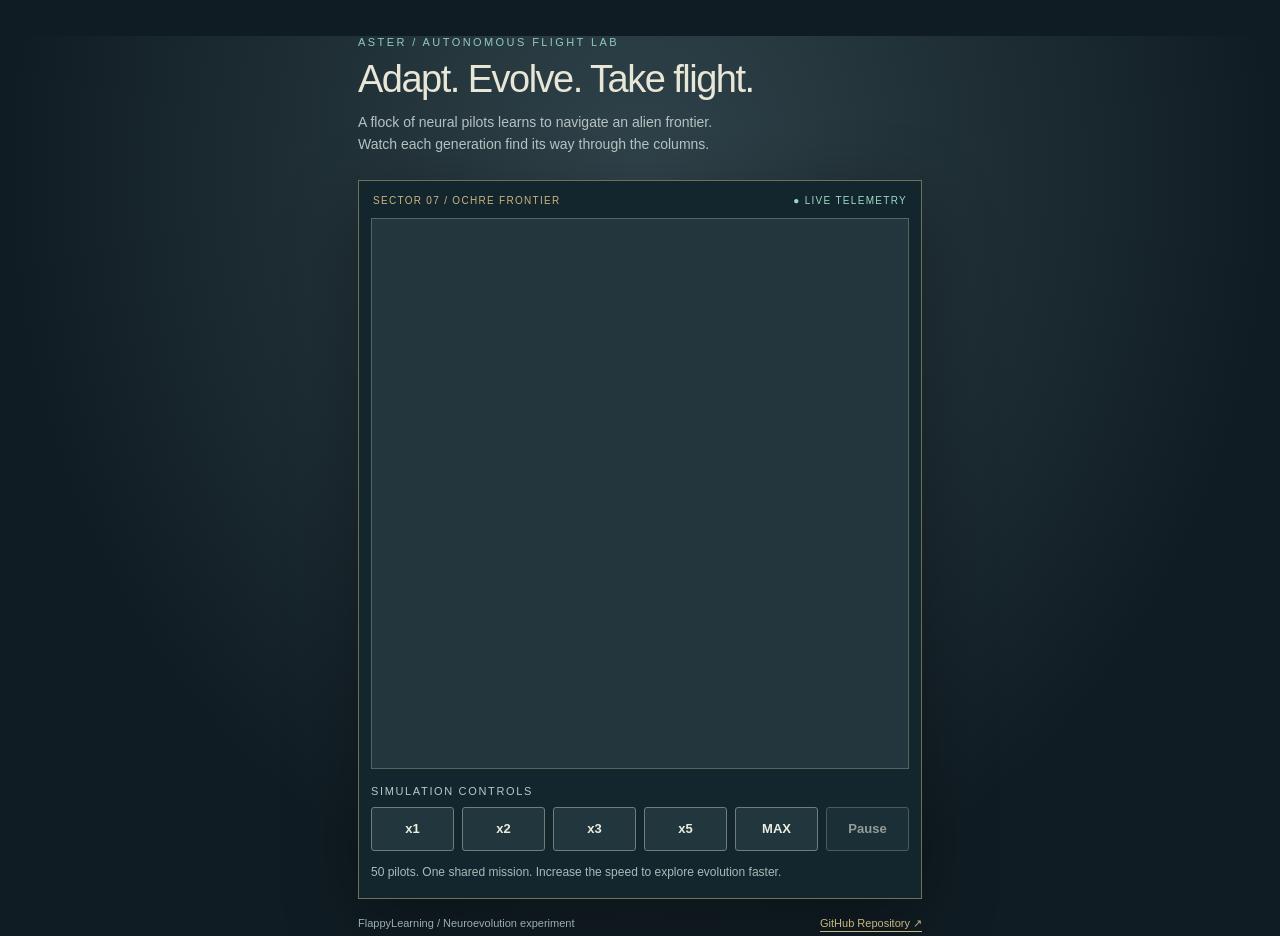
==== index.html @ 99ede89a "Combine Pause/Resume and sci-fi UI (FLAP-5, FLAP-6) Publish the exact tree of local integration comm" ====
<!DOCTYPE html>
<html lang="en">
<head>
	<meta charset="utf-8">
	<meta name="viewport" content="width=device-width, initial-scale=1">
	<title>FlappyLearning · Aster Flight Lab</title>
	<style>
		:root { color-scheme: dark; font-family: "Segoe UI", Arial, sans-serif; color: #e8e6d7; background: #101c23; }
		* { box-sizing: border-box; }
		body { margin: 0; min-height: 100vh; background: radial-gradient(ellipse at 50% 15%, #30434a 0, #101c23 70%); }
		main { width: min(100% - 32px, 564px); margin: 36px auto; }
		.eyebrow { color: #91cbbb; font-size: 11px; letter-spacing: .22em; text-transform: uppercase; }
		h1 { margin: 10px 0; font-size: clamp(28px, 6vw, 38px); font-weight: 500; letter-spacing: -.04em; }
		.intro { margin: 0 0 24px; color: #b6c2c2; font-size: 14px; line-height: 1.6; }
		.console { padding: 12px; border: 1px solid #6f7055; background: #14262d; box-shadow: 0 20px 70px #0005; }
		.console-heading { display: flex; justify-content: space-between; gap: 12px; padding: 2px 2px 12px; font-size: 10px; letter-spacing: .13em; color: #cbb57e; text-transform: uppercase; }
		.status { color: #9adbc5; }
		canvas { display: block; width: 100%; height: auto; border: 1px solid #52655e; background: #23363d; }
		.controls { display: flex; align-items: center; flex-wrap: wrap; gap: 8px; margin-top: 16px; }
		.control-label { flex-basis: 100%; font-size: 11px; letter-spacing: .15em; text-transform: uppercase; color: #b9c8c6; margin-bottom: 2px; }
		button { flex: 1 0 66px; min-height: 44px; border: 1px solid #6d7f78; border-radius: 3px; background: #21363d; color: #ecedde; font: 600 13px "Segoe UI", Arial, sans-serif; cursor: pointer; }
		button:hover { background: #3c504d; border-color: #d9bc7e; }
		button:disabled { cursor: wait; opacity: .6; }
		button:active { background: #52665b; }
		button:focus-visible, a:focus-visible { outline: 3px solid #a5f4d8; outline-offset: 4px; }
		.hint { color: #a8bab9; font-size: 12px; line-height: 1.6; margin: 12px 0 4px; }
		footer { display: flex; justify-content: space-between; flex-wrap: wrap; gap: 12px; margin-top: 18px; font-size: 11px; color: #9caeae; }
		a { color: #cbb57e; text-underline-offset: 4px; }
		@media (max-width: 400px) { main { width: calc(100% - 20px); margin: 24px auto; } .console { padding: 8px; } }
	</style>
</head>
<body>
	<main>
		<header>
			<div class="eyebrow">Aster / Autonomous flight lab</div>
			<h1>Adapt. Evolve. Take flight.</h1>
			<p class="intro">A flock of neural pilots learns to navigate an alien frontier.<br>Watch each generation find its way through the columns.</p>
		</header>
		<section class="console" aria-label="Live flight simulation">
			<div class="console-heading"><span>Sector 07 / Ochre frontier</span><span class="status">● Live telemetry</span></div>
			<canvas id="flappy" width="500" height="512" role="img" aria-label="Neural birds navigating columns, with live score, best score, generation and surviving pilot counts">Your browser needs canvas support to display the flight simulation.</canvas>
			<div class="controls" role="group" aria-label="Simulation controls">
				<span class="control-label">Simulation controls</span>
				<button onclick="speed(60)" aria-label="Normal speed">x1</button>
				<button onclick="speed(120)" aria-label="Double speed">x2</button>
				<button onclick="speed(180)" aria-label="Triple speed">x3</button>
				<button onclick="speed(300)" aria-label="Five times speed">x5</button>
				<button onclick="speed(0)" aria-label="Maximum speed">MAX</button>
				<button id="pause-resume" type="button" disabled>Pause</button>
			</div>
			<p class="hint">50 pilots. One shared mission. Increase the speed to explore evolution faster.</p>
		</section>
		<footer><span>FlappyLearning / Neuroevolution experiment</span><a href="http://github.com/xviniette/FlappyLearning">GitHub Repository ↗</a></footer>
	</main>
	<script src="Neuroevolution.js"></script>
	<script src="game.js"></script>
</body>
</html>
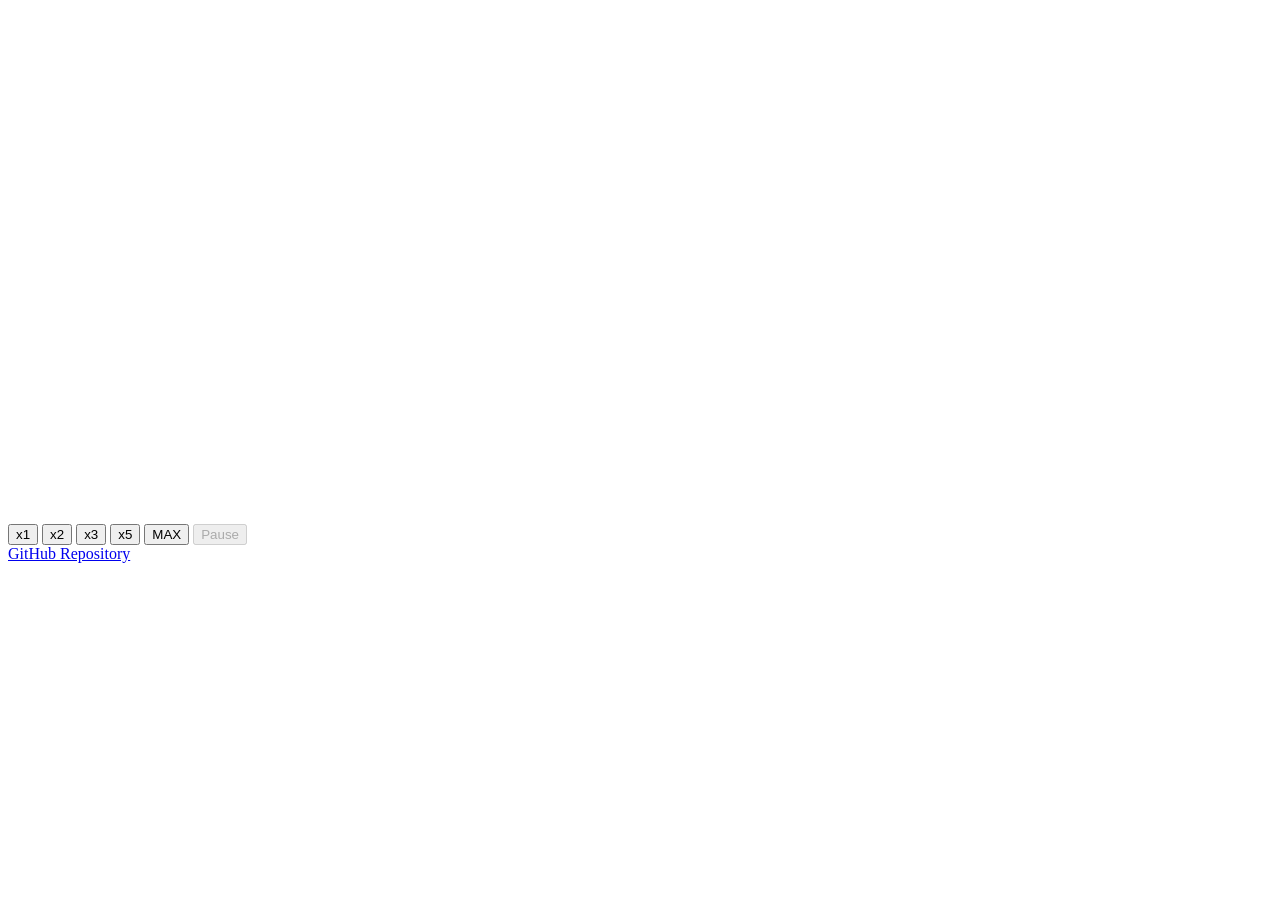
==== commit f05291e3: "feat: add accessible pause and resume controls (FLAP-7)" ====
--- a/index.html
+++ b/index.html
@@ -1,58 +1,26 @@
 <!DOCTYPE html>
-<html lang="en">
+<html>
 <head>
-	<meta charset="utf-8">
-	<meta name="viewport" content="width=device-width, initial-scale=1">
-	<title>FlappyLearning · Aster Flight Lab</title>
+	<title>NeuroEvolution : Flappy Bird</title>
+	<link href='https://fonts.googleapis.com/css?family=Oswald' rel='stylesheet' type='text/css'>
 	<style>
-		:root { color-scheme: dark; font-family: "Segoe UI", Arial, sans-serif; color: #e8e6d7; background: #101c23; }
-		* { box-sizing: border-box; }
-		body { margin: 0; min-height: 100vh; background: radial-gradient(ellipse at 50% 15%, #30434a 0, #101c23 70%); }
-		main { width: min(100% - 32px, 564px); margin: 36px auto; }
-		.eyebrow { color: #91cbbb; font-size: 11px; letter-spacing: .22em; text-transform: uppercase; }
-		h1 { margin: 10px 0; font-size: clamp(28px, 6vw, 38px); font-weight: 500; letter-spacing: -.04em; }
-		.intro { margin: 0 0 24px; color: #b6c2c2; font-size: 14px; line-height: 1.6; }
-		.console { padding: 12px; border: 1px solid #6f7055; background: #14262d; box-shadow: 0 20px 70px #0005; }
-		.console-heading { display: flex; justify-content: space-between; gap: 12px; padding: 2px 2px 12px; font-size: 10px; letter-spacing: .13em; color: #cbb57e; text-transform: uppercase; }
-		.status { color: #9adbc5; }
-		canvas { display: block; width: 100%; height: auto; border: 1px solid #52655e; background: #23363d; }
-		.controls { display: flex; align-items: center; flex-wrap: wrap; gap: 8px; margin-top: 16px; }
-		.control-label { flex-basis: 100%; font-size: 11px; letter-spacing: .15em; text-transform: uppercase; color: #b9c8c6; margin-bottom: 2px; }
-		button { flex: 1 0 66px; min-height: 44px; border: 1px solid #6d7f78; border-radius: 3px; background: #21363d; color: #ecedde; font: 600 13px "Segoe UI", Arial, sans-serif; cursor: pointer; }
-		button:hover { background: #3c504d; border-color: #d9bc7e; }
-		button:disabled { cursor: wait; opacity: .6; }
-		button:active { background: #52665b; }
-		button:focus-visible, a:focus-visible { outline: 3px solid #a5f4d8; outline-offset: 4px; }
-		.hint { color: #a8bab9; font-size: 12px; line-height: 1.6; margin: 12px 0 4px; }
-		footer { display: flex; justify-content: space-between; flex-wrap: wrap; gap: 12px; margin-top: 18px; font-size: 11px; color: #9caeae; }
-		a { color: #cbb57e; text-underline-offset: 4px; }
-		@media (max-width: 400px) { main { width: calc(100% - 20px); margin: 24px auto; } .console { padding: 8px; } }
+		.control-button:focus-visible {
+			outline: 3px solid #005fcc;
+			outline-offset: 3px;
+		}
 	</style>
 </head>
 <body>
-	<main>
-		<header>
-			<div class="eyebrow">Aster / Autonomous flight lab</div>
-			<h1>Adapt. Evolve. Take flight.</h1>
-			<p class="intro">A flock of neural pilots learns to navigate an alien frontier.<br>Watch each generation find its way through the columns.</p>
-		</header>
-		<section class="console" aria-label="Live flight simulation">
-			<div class="console-heading"><span>Sector 07 / Ochre frontier</span><span class="status">● Live telemetry</span></div>
-			<canvas id="flappy" width="500" height="512" role="img" aria-label="Neural birds navigating columns, with live score, best score, generation and surviving pilot counts">Your browser needs canvas support to display the flight simulation.</canvas>
-			<div class="controls" role="group" aria-label="Simulation controls">
-				<span class="control-label">Simulation controls</span>
-				<button onclick="speed(60)" aria-label="Normal speed">x1</button>
-				<button onclick="speed(120)" aria-label="Double speed">x2</button>
-				<button onclick="speed(180)" aria-label="Triple speed">x3</button>
-				<button onclick="speed(300)" aria-label="Five times speed">x5</button>
-				<button onclick="speed(0)" aria-label="Maximum speed">MAX</button>
-				<button id="pause-resume" type="button" disabled>Pause</button>
-			</div>
-			<p class="hint">50 pilots. One shared mission. Increase the speed to explore evolution faster.</p>
-		</section>
-		<footer><span>FlappyLearning / Neuroevolution experiment</span><a href="http://github.com/xviniette/FlappyLearning">GitHub Repository ↗</a></footer>
-	</main>
-	<script src="Neuroevolution.js"></script>
-	<script src="game.js"></script>
+	<canvas id="flappy" width="500" height="512"></canvas> <br/>
+	<button onclick="speed(60)">x1</button> 
+	<button onclick="speed(120)">x2</button> 
+	<button onclick="speed(180)">x3</button> 
+	<button onclick="speed(300)">x5</button> 
+	<button onclick="speed(0)">MAX</button> 
+	<button id="pause-toggle" class="control-button" aria-pressed="false" disabled>Pause</button>
+	<br/>
+	<a href="http://github.com/xviniette/FlappyLearning">GitHub Repository</a>
+	<script src = "Neuroevolution.js"></script>
+	<script src = "game.js"></script>
 </body>
 </html>
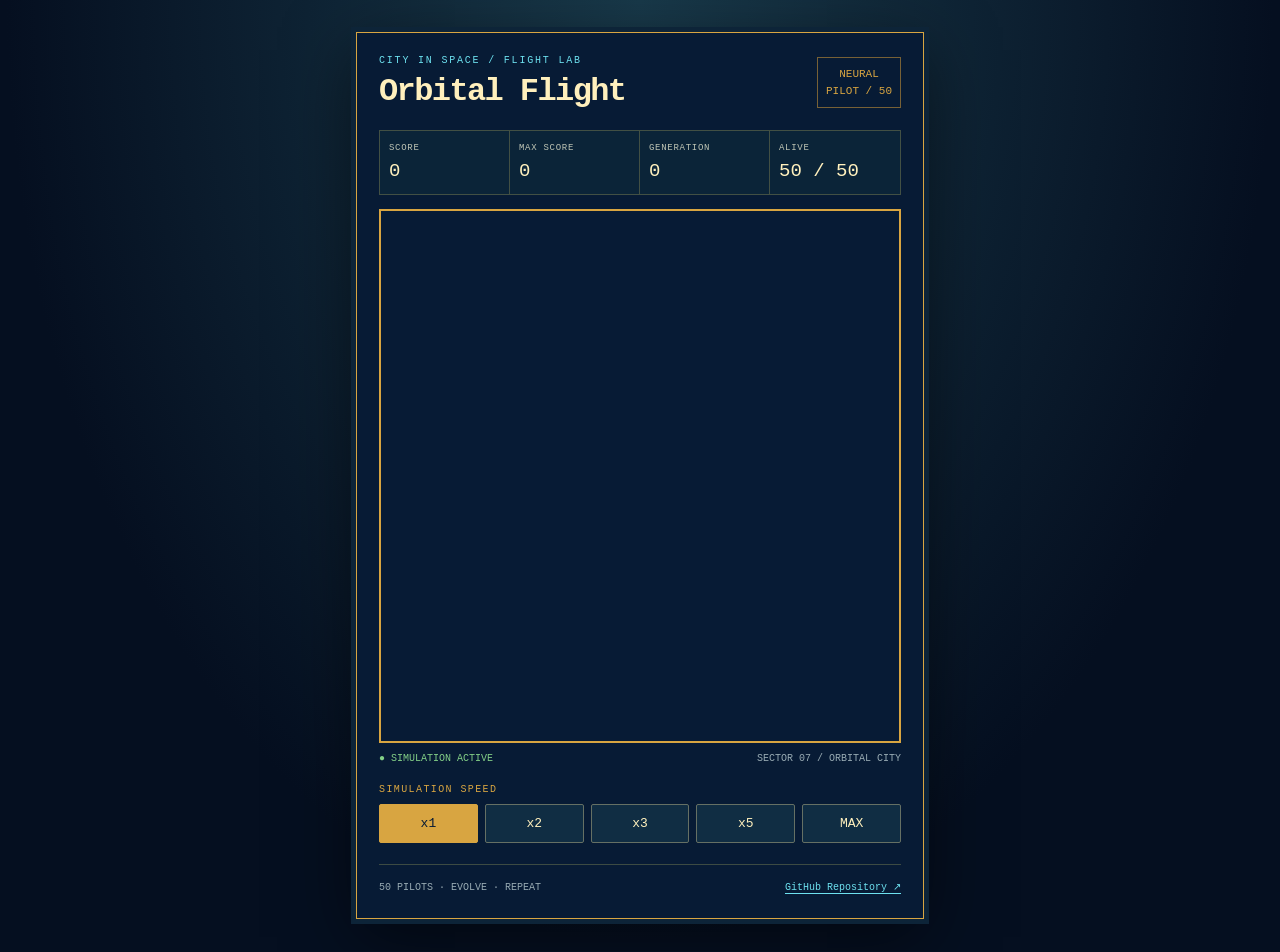
==== commit 70b086b3: "feat: apply orbital city sci-fi presentation (FLAP-8)" ====
--- a/index.html
+++ b/index.html
@@ -1,26 +1,37 @@
 <!DOCTYPE html>
-<html>
+<html lang="en">
 <head>
-	<title>NeuroEvolution : Flappy Bird</title>
-	<link href='https://fonts.googleapis.com/css?family=Oswald' rel='stylesheet' type='text/css'>
-	<style>
-		.control-button:focus-visible {
-			outline: 3px solid #005fcc;
-			outline-offset: 3px;
-		}
-	</style>
+	<meta charset="utf-8">
+	<meta name="viewport" content="width=device-width, initial-scale=1">
+	<title>Orbital Flight — Neuroevolution</title>
+	<link href="style.css" rel="stylesheet">
 </head>
 <body>
-	<canvas id="flappy" width="500" height="512"></canvas> <br/>
-	<button onclick="speed(60)">x1</button> 
-	<button onclick="speed(120)">x2</button> 
-	<button onclick="speed(180)">x3</button> 
-	<button onclick="speed(300)">x5</button> 
-	<button onclick="speed(0)">MAX</button> 
-	<button id="pause-toggle" class="control-button" aria-pressed="false" disabled>Pause</button>
-	<br/>
-	<a href="http://github.com/xviniette/FlappyLearning">GitHub Repository</a>
-	<script src = "Neuroevolution.js"></script>
-	<script src = "game.js"></script>
+	<main class="cockpit">
+		<header class="masthead">
+			<div><p class="eyebrow">CITY IN SPACE / FLIGHT LAB</p><h1>Orbital Flight</h1></div>
+			<span class="badge">NEURAL<br>PILOT / 50</span>
+		</header>
+		<dl class="telemetry" aria-label="Flight telemetry">
+			<div><dt>Score</dt><dd id="score">0</dd></div>
+			<div><dt>Max score</dt><dd id="max-score">0</dd></div>
+			<div><dt>Generation</dt><dd id="generation">0</dd></div>
+			<div><dt>Alive</dt><dd id="alive">50 / 50</dd></div>
+		</dl>
+		<div class="viewport"><canvas id="flappy" width="500" height="512" aria-label="Neural pilots navigating golden orbital towers">Your browser needs canvas support to display the flight simulation.</canvas></div>
+		<div class="flight-status"><span id="flight-status">● SIMULATION ACTIVE</span><span>SECTOR 07 / ORBITAL CITY</span></div>
+		<p class="controls-label" id="speed-label">SIMULATION SPEED</p>
+		<div class="controls" role="group" aria-labelledby="speed-label">
+			<button class="control-button" data-fps="60" onclick="speed(60)" aria-pressed="true">x1</button>
+			<button class="control-button" data-fps="120" onclick="speed(120)" aria-pressed="false">x2</button>
+			<button class="control-button" data-fps="180" onclick="speed(180)" aria-pressed="false">x3</button>
+			<button class="control-button" data-fps="300" onclick="speed(300)" aria-pressed="false">x5</button>
+			<button class="control-button" data-fps="0" onclick="speed(0)" aria-pressed="false">MAX</button>
+		</div>
+		<footer><span>50 PILOTS · EVOLVE · REPEAT</span><a href="http://github.com/xviniette/FlappyLearning">GitHub Repository ↗</a></footer>
+	</main>
+	<script src="Neuroevolution.js"></script>
+	<script src="art.js"></script>
+	<script src="game.js"></script>
 </body>
 </html>
--- a/style.css
+++ b/style.css
@@ -0,0 +1,27 @@
+:root { color-scheme: dark; font-family: ui-monospace, SFMono-Regular, Consolas, monospace; background: #050f20; color: #FFF0BD; }
+* { box-sizing: border-box; }
+body { margin: 0; min-height: 100vh; padding: 32px 16px; background: radial-gradient(ellipse at top, #18394a, #050f20 70%); }
+.cockpit { max-width: 568px; margin: 0 auto; padding: 22px; border: 1px solid #D8A541; background: #071B35; box-shadow: 0 0 0 5px #0d2438, 0 18px 65px #0008; }
+.masthead { display: flex; align-items: center; justify-content: space-between; gap: 16px; margin-bottom: 20px; }
+.eyebrow { margin: 0 0 7px; color: #6DE1EF; font-size: 10px; letter-spacing: .18em; }
+h1 { margin: 0; font-size: clamp(22px, 6vw, 32px); letter-spacing: -.05em; font-weight: 600; }
+.badge { color: #D8A541; border: 1px solid #776136; padding: 8px; font-size: 11px; line-height: 1.5; text-align: center; }
+.telemetry { display: grid; grid-template-columns: repeat(4, minmax(0, 1fr)); margin: 0 0 14px; border: 1px solid #425044; background: #0b2438; }
+.telemetry div { padding: 12px 9px; border-right: 1px solid #425044; }
+.telemetry div:last-child { border: 0; }
+dt { color: #c0c6b6; font-size: 9px; letter-spacing: .08em; text-transform: uppercase; }
+dd { margin: 7px 0 0; font-size: 19px; color: #FFF0BD; overflow-wrap: anywhere; }
+.viewport { border: 2px solid #D8A541; background: #071B35; }
+canvas { display: block; width: 100%; height: auto; }
+.flight-status { display: flex; justify-content: space-between; gap: 8px; margin: 10px 0 20px; color: #98abb3; font-size: 10px; }
+#flight-status { color: #83CF87; }
+.controls-label { margin: 0 0 9px; color: #D8A541; font-size: 10px; letter-spacing: .14em; }
+.controls { display: flex; gap: 7px; flex-wrap: wrap; }
+.control-button { flex: 1; min-width: 54px; padding: 11px 8px; border: 1px solid #657064; border-radius: 2px; color: #FFF0BD; background: #102d43; font: inherit; font-size: 13px; cursor: pointer; }
+.control-button:hover { border-color: #6DE1EF; background: #1c4155; }
+.control-button[aria-pressed="true"] { border-color: #D8A541; background: #D8A541; color: #071B35; }
+.control-button:focus-visible, a:focus-visible { outline: 3px solid #6DE1EF; outline-offset: 4px; }
+.control-button:disabled { opacity: .45; cursor: not-allowed; }
+footer { display: flex; justify-content: space-between; gap: 16px; margin-top: 21px; padding-top: 15px; border-top: 1px solid #3c4b43; font-size: 10px; line-height: 1.6; color: #98abb3; }
+a { color: #6DE1EF; text-underline-offset: 3px; }
+@media (max-width: 400px) { body { padding: 15px 10px; } .cockpit { padding: 13px; } .telemetry div { padding: 10px 6px; } dd { font-size: 16px; } dt { font-size: 8px; letter-spacing: 0; } footer { flex-direction: column; gap: 5px; } }
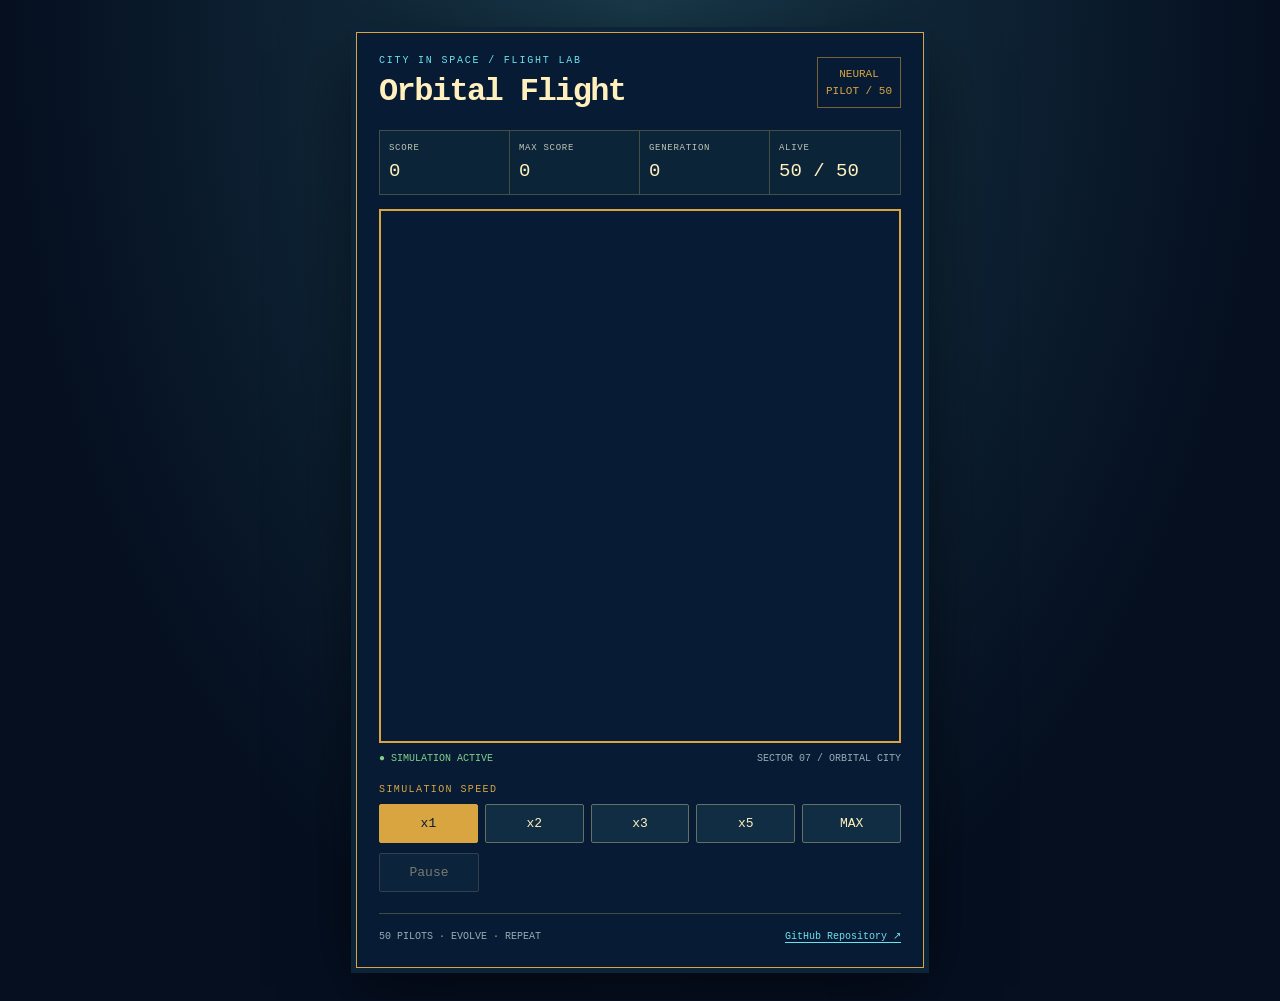
==== commit 10bf907e: "Merge sci-fi UI with Pause/Resume and verify integration (FLAP-7, FLAP-8)" ====
--- a/index.html
+++ b/index.html
@@ -28,6 +28,7 @@
 			<button class="control-button" data-fps="300" onclick="speed(300)" aria-pressed="false">x5</button>
 			<button class="control-button" data-fps="0" onclick="speed(0)" aria-pressed="false">MAX</button>
 		</div>
+		<div class="pause-controls"><button id="pause-toggle" class="control-button" aria-pressed="false" disabled>Pause</button></div>
 		<footer><span>50 PILOTS · EVOLVE · REPEAT</span><a href="http://github.com/xviniette/FlappyLearning">GitHub Repository ↗</a></footer>
 	</main>
 	<script src="Neuroevolution.js"></script>
--- a/style.css
+++ b/style.css
@@ -18,6 +18,8 @@
 .controls-label { margin: 0 0 9px; color: #D8A541; font-size: 10px; letter-spacing: .14em; }
 .controls { display: flex; gap: 7px; flex-wrap: wrap; }
 .control-button { flex: 1; min-width: 54px; padding: 11px 8px; border: 1px solid #657064; border-radius: 2px; color: #FFF0BD; background: #102d43; font: inherit; font-size: 13px; cursor: pointer; }
+.pause-controls { margin-top: 10px; }
+.pause-controls .control-button { min-width: 100px; }
 .control-button:hover { border-color: #6DE1EF; background: #1c4155; }
 .control-button[aria-pressed="true"] { border-color: #D8A541; background: #D8A541; color: #071B35; }
 .control-button:focus-visible, a:focus-visible { outline: 3px solid #6DE1EF; outline-offset: 4px; }
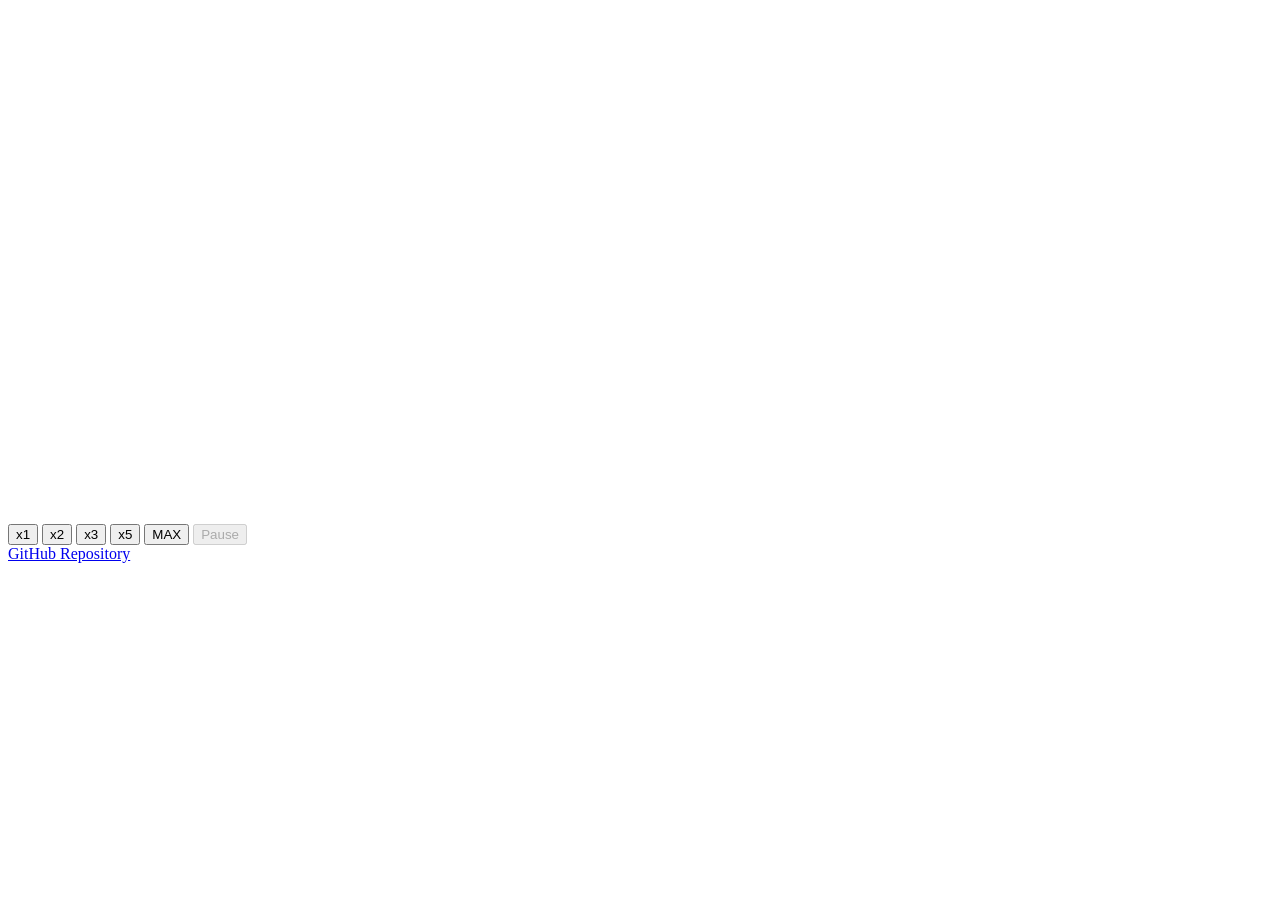
==== commit 6289dd1a: "Add accessible pause and resume controls Local source commit: 7bff752a06803ae2c7cf627f8de0b51de12c65" ====
--- a/index.html
+++ b/index.html
@@ -1,38 +1,23 @@
 <!DOCTYPE html>
-<html lang="en">
+<html>
 <head>
-	<meta charset="utf-8">
-	<meta name="viewport" content="width=device-width, initial-scale=1">
-	<title>Orbital Flight — Neuroevolution</title>
-	<link href="style.css" rel="stylesheet">
+	<title>NeuroEvolution : Flappy Bird</title>
+	<link href='https://fonts.googleapis.com/css?family=Oswald' rel='stylesheet' type='text/css'>
+	<style>
+		#pause-toggle:focus { outline: 3px solid #005fcc; outline-offset: 2px; }
+	</style>
 </head>
 <body>
-	<main class="cockpit">
-		<header class="masthead">
-			<div><p class="eyebrow">CITY IN SPACE / FLIGHT LAB</p><h1>Orbital Flight</h1></div>
-			<span class="badge">NEURAL<br>PILOT / 50</span>
-		</header>
-		<dl class="telemetry" aria-label="Flight telemetry">
-			<div><dt>Score</dt><dd id="score">0</dd></div>
-			<div><dt>Max score</dt><dd id="max-score">0</dd></div>
-			<div><dt>Generation</dt><dd id="generation">0</dd></div>
-			<div><dt>Alive</dt><dd id="alive">50 / 50</dd></div>
-		</dl>
-		<div class="viewport"><canvas id="flappy" width="500" height="512" aria-label="Neural pilots navigating golden orbital towers">Your browser needs canvas support to display the flight simulation.</canvas></div>
-		<div class="flight-status"><span id="flight-status">● SIMULATION ACTIVE</span><span>SECTOR 07 / ORBITAL CITY</span></div>
-		<p class="controls-label" id="speed-label">SIMULATION SPEED</p>
-		<div class="controls" role="group" aria-labelledby="speed-label">
-			<button class="control-button" data-fps="60" onclick="speed(60)" aria-pressed="true">x1</button>
-			<button class="control-button" data-fps="120" onclick="speed(120)" aria-pressed="false">x2</button>
-			<button class="control-button" data-fps="180" onclick="speed(180)" aria-pressed="false">x3</button>
-			<button class="control-button" data-fps="300" onclick="speed(300)" aria-pressed="false">x5</button>
-			<button class="control-button" data-fps="0" onclick="speed(0)" aria-pressed="false">MAX</button>
-		</div>
-		<div class="pause-controls"><button id="pause-toggle" class="control-button" aria-pressed="false" disabled>Pause</button></div>
-		<footer><span>50 PILOTS · EVOLVE · REPEAT</span><a href="http://github.com/xviniette/FlappyLearning">GitHub Repository ↗</a></footer>
-	</main>
-	<script src="Neuroevolution.js"></script>
-	<script src="art.js"></script>
-	<script src="game.js"></script>
+	<canvas id="flappy" width="500" height="512"></canvas> <br/>
+	<button onclick="speed(60)">x1</button> 
+	<button onclick="speed(120)">x2</button> 
+	<button onclick="speed(180)">x3</button> 
+	<button onclick="speed(300)">x5</button> 
+	<button onclick="speed(0)">MAX</button> 
+	<button type="button" id="pause-toggle" disabled>Pause</button>
+	<br/>
+	<a href="http://github.com/xviniette/FlappyLearning">GitHub Repository</a>
+	<script src = "Neuroevolution.js"></script>
+	<script src = "game.js"></script>
 </body>
 </html>
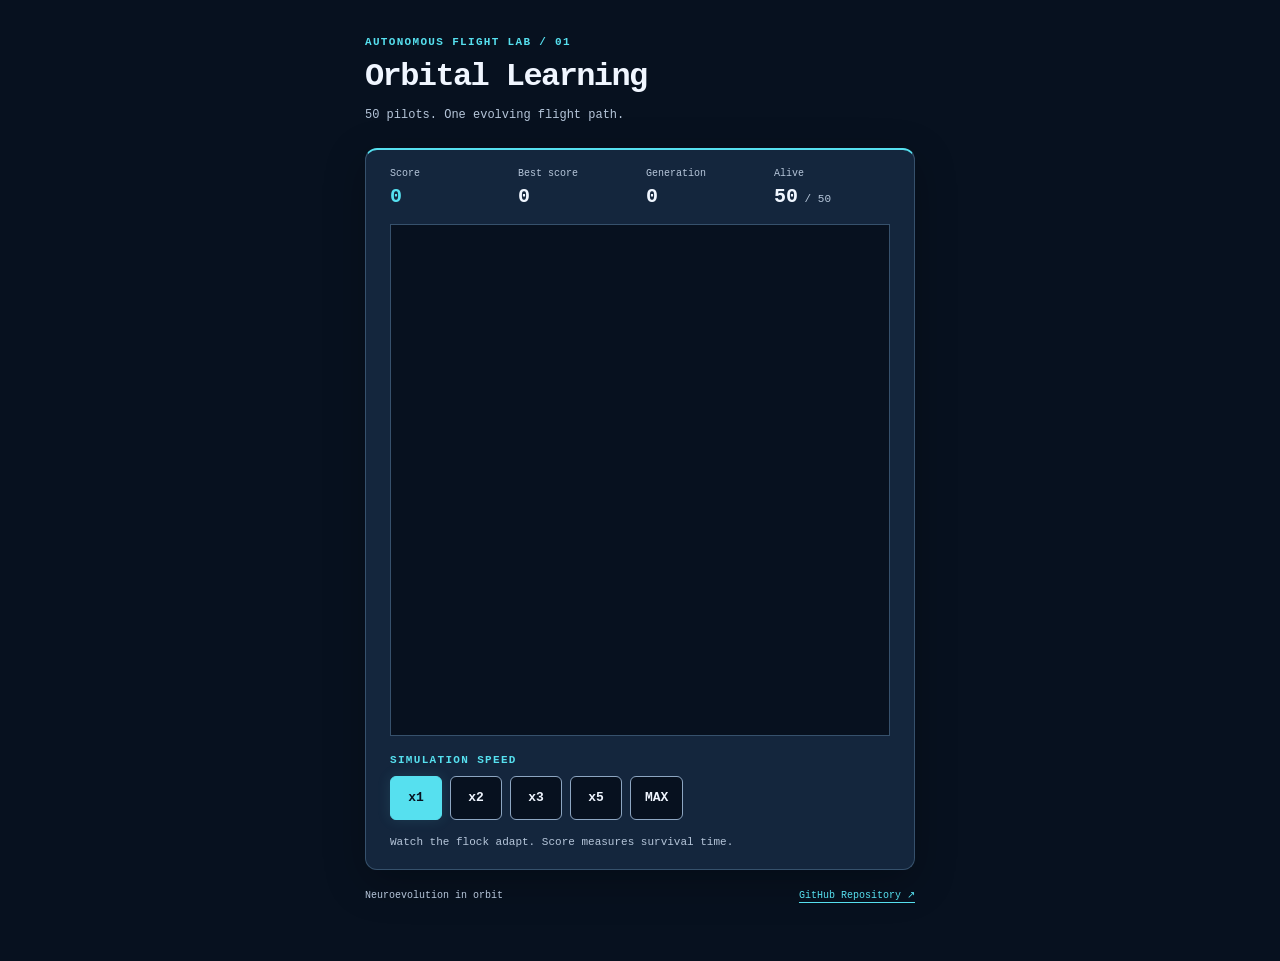
==== commit cec434dc: "Redesign flight simulation with neon orbital cockpit and sprites Local source commit: 9b9a0a930410b8" ====
--- a/index.html
+++ b/index.html
@@ -1,23 +1,41 @@
 <!DOCTYPE html>
-<html>
+<html lang="en">
 <head>
-	<title>NeuroEvolution : Flappy Bird</title>
-	<link href='https://fonts.googleapis.com/css?family=Oswald' rel='stylesheet' type='text/css'>
-	<style>
-		#pause-toggle:focus { outline: 3px solid #005fcc; outline-offset: 2px; }
-	</style>
+	<meta charset="utf-8">
+	<meta name="viewport" content="width=device-width, initial-scale=1">
+	<title>Orbital Learning — Flappy Neuroevolution</title>
+	<link rel="stylesheet" href="style.css">
 </head>
 <body>
-	<canvas id="flappy" width="500" height="512"></canvas> <br/>
-	<button onclick="speed(60)">x1</button> 
-	<button onclick="speed(120)">x2</button> 
-	<button onclick="speed(180)">x3</button> 
-	<button onclick="speed(300)">x5</button> 
-	<button onclick="speed(0)">MAX</button> 
-	<button type="button" id="pause-toggle" disabled>Pause</button>
-	<br/>
-	<a href="http://github.com/xviniette/FlappyLearning">GitHub Repository</a>
-	<script src = "Neuroevolution.js"></script>
-	<script src = "game.js"></script>
+	<main class="cockpit">
+		<header class="mission-header">
+			<p class="eyebrow">Autonomous flight lab / 01</p>
+			<h1>Orbital Learning</h1>
+			<p class="subtitle">50 pilots. One evolving flight path.</p>
+		</header>
+		<section class="flight-deck" aria-label="Live training simulation">
+			<dl class="telemetry" aria-label="Training statistics">
+				<div><dt>Score</dt><dd id="score">0</dd></div>
+				<div><dt>Best score</dt><dd id="max-score">0</dd></div>
+				<div><dt>Generation</dt><dd id="generation">0</dd></div>
+				<div><dt>Alive</dt><dd><span id="alive">50</span><span class="population"> / <span id="population">50</span></span></dd></div>
+			</dl>
+			<div class="viewport"><canvas id="flappy" width="500" height="512" role="img" aria-label="Robotic birds learn to fly through orbital gates. Current training statistics appear above.">Your browser needs Canvas support to display the simulation.</canvas></div>
+			<div class="control-panel">
+				<p class="control-label" id="speed-label">Simulation speed</p>
+				<div class="controls" role="group" aria-labelledby="speed-label">
+					<button type="button" data-speed="60" aria-pressed="true" onclick="speed(60)">x1</button>
+					<button type="button" data-speed="120" aria-pressed="false" onclick="speed(120)">x2</button>
+					<button type="button" data-speed="180" aria-pressed="false" onclick="speed(180)">x3</button>
+					<button type="button" data-speed="300" aria-pressed="false" onclick="speed(300)">x5</button>
+					<button type="button" data-speed="0" aria-pressed="false" onclick="speed(0)">MAX</button>
+				</div>
+				<p class="hint">Watch the flock adapt. Score measures survival time.</p>
+			</div>
+		</section>
+		<footer><span>Neuroevolution in orbit</span><a href="https://github.com/xviniette/FlappyLearning">GitHub Repository <span aria-hidden="true">↗</span></a></footer>
+	</main>
+	<script src="Neuroevolution.js"></script>
+	<script src="game.js"></script>
 </body>
 </html>
--- a/style.css
+++ b/style.css
@@ -0,0 +1,41 @@
+:root {
+	color-scheme: dark;
+	font-family: ui-monospace, SFMono-Regular, Menlo, Consolas, monospace;
+	color: #F0F6FF;
+	background: #07111F;
+}
+* { box-sizing: border-box; }
+body { margin: 0; padding: 36px 16px; }
+.cockpit { width: 100%; max-width: 550px; margin: 0 auto; }
+.mission-header { margin-bottom: 22px; }
+.eyebrow, .control-label { color: #56E0EF; font-size: 11px; font-weight: 700; letter-spacing: .12em; text-transform: uppercase; }
+.eyebrow { margin: 0 0 10px; }
+h1 { margin: 0; font-size: clamp(24px, 6vw, 32px); letter-spacing: -.05em; line-height: 1.2; }
+.subtitle { margin: 10px 0 0; color: #B6C6DA; font-size: 12px; line-height: 1.6; }
+.flight-deck { padding: 16px 24px 0; border: 1px solid #36516C; border-top: 2px solid #56E0EF; border-radius: 12px; background: #14263D; box-shadow: 0 12px 40px #0004; overflow: hidden; }
+.telemetry { display: grid; grid-template-columns: repeat(4, minmax(0, 1fr)); gap: 12px; margin: 0 0 16px; }
+.telemetry dt { color: #B6C6DA; font-size: 10px; line-height: 1.5; }
+.telemetry dd { color: #F0F6FF; margin: 4px 0 0; font-size: 20px; font-weight: 700; font-variant-numeric: tabular-nums; overflow-wrap: anywhere; }
+.telemetry div:first-child dd { color: #56E0EF; }
+.population { color: #B6C6DA; font-size: 11px; font-weight: 400; white-space: nowrap; }
+.viewport { border: 1px solid #36516C; background: #07111F; }
+canvas { display: block; width: 100%; height: auto; aspect-ratio: 500 / 512; }
+.control-panel { padding: 18px 0; }
+.control-label { margin: 0 0 10px; }
+.controls { display: flex; flex-wrap: wrap; gap: 8px; }
+button, #pause-toggle { min-width: 52px; min-height: 44px; padding: 10px 14px; border: 1px solid #8DA6C2; border-radius: 6px; background: #07111F; color: #F0F6FF; font: 700 13px ui-monospace, SFMono-Regular, Menlo, Consolas, monospace; cursor: pointer; }
+button:hover, #pause-toggle:hover { border-color: #56E0EF; background: #203A52; }
+button[aria-pressed="true"] { background: #56E0EF; color: #07111F; border-color: #56E0EF; box-shadow: 0 0 14px #56E0EF20; }
+button:focus-visible, #pause-toggle:focus-visible, a:focus-visible { outline: 3px solid #FFC857; outline-offset: 4px; }
+.hint { margin: 14px 0 0; color: #B6C6DA; font-size: 11px; line-height: 1.6; }
+footer { display: flex; flex-wrap: wrap; justify-content: space-between; gap: 12px; padding: 18px 0; color: #B6C6DA; font-size: 10px; line-height: 1.6; }
+a { color: #56E0EF; text-underline-offset: 4px; }
+@media (max-width: 420px) {
+	body { padding: 24px 12px; }
+	.flight-deck { padding: 14px 12px 0; }
+	.telemetry { grid-template-columns: repeat(2, minmax(0, 1fr)); gap: 14px 20px; }
+	.telemetry dt { font-size: 11px; }
+	.telemetry dd { font-size: 21px; }
+	.controls { gap: 7px; }
+	button, #pause-toggle { flex: 1 0 44px; min-width: 44px; padding: 10px 8px; }
+}
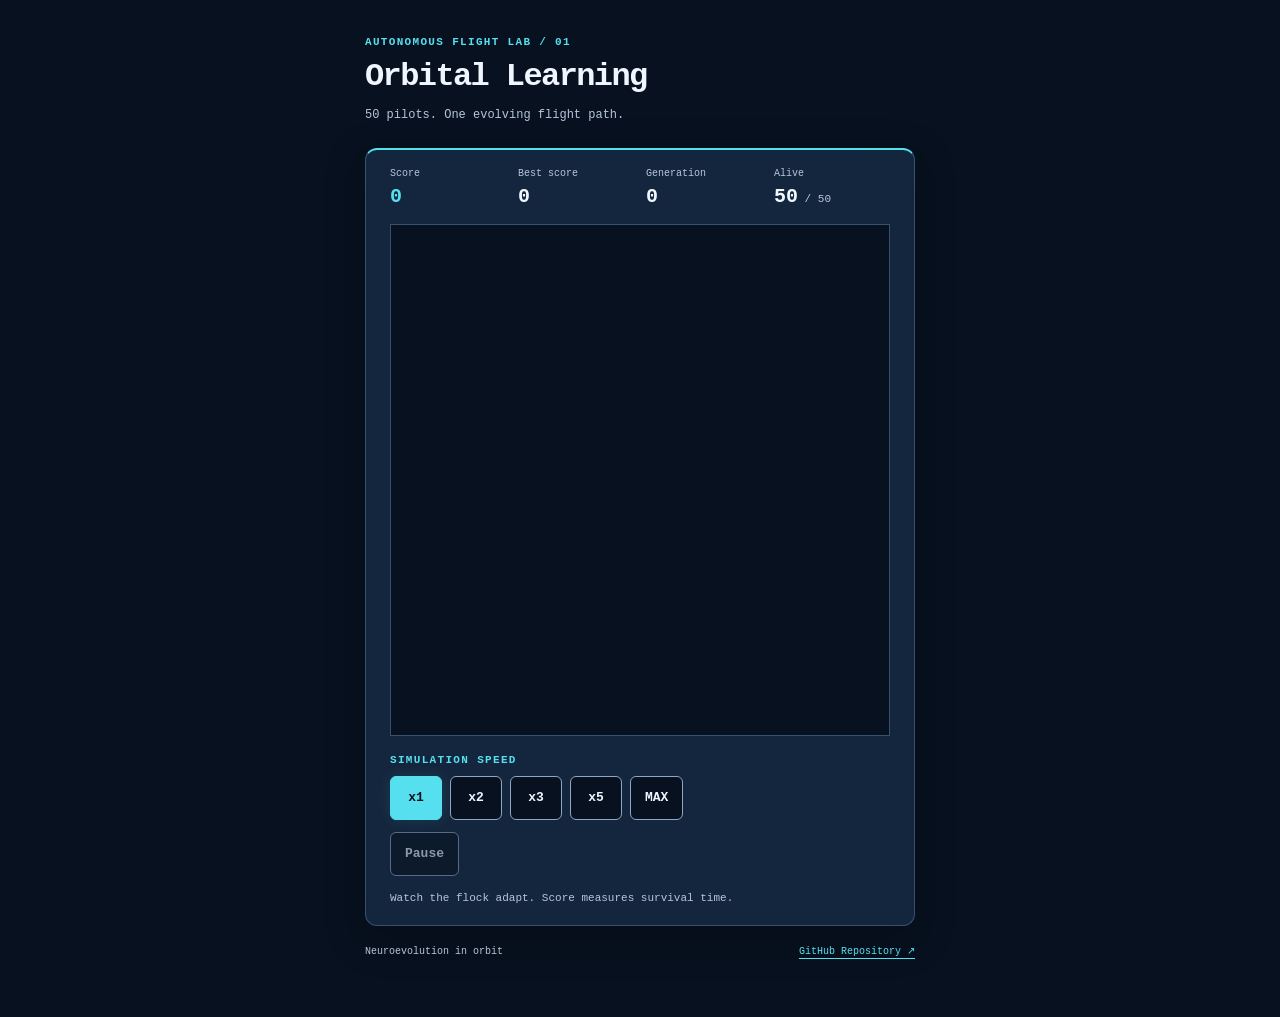
==== commit f629ee00: "Merge sci-fi UI with Pause/Resume (FLAP-11, FLAP-12) Local source commit: 9cf37b4e1d50698a5d30c399f1" ====
--- a/index.html
+++ b/index.html
@@ -30,6 +30,7 @@
 					<button type="button" data-speed="300" aria-pressed="false" onclick="speed(300)">x5</button>
 					<button type="button" data-speed="0" aria-pressed="false" onclick="speed(0)">MAX</button>
 				</div>
+				<div class="playback-controls"><button type="button" id="pause-toggle" disabled>Pause</button></div>
 				<p class="hint">Watch the flock adapt. Score measures survival time.</p>
 			</div>
 		</section>
--- a/style.css
+++ b/style.css
@@ -39,3 +39,6 @@
 	.controls { gap: 7px; }
 	button, #pause-toggle { flex: 1 0 44px; min-width: 44px; padding: 10px 8px; }
 }
+
+.playback-controls { margin-top: 12px; }
+button:disabled { opacity: .55; cursor: wait; }
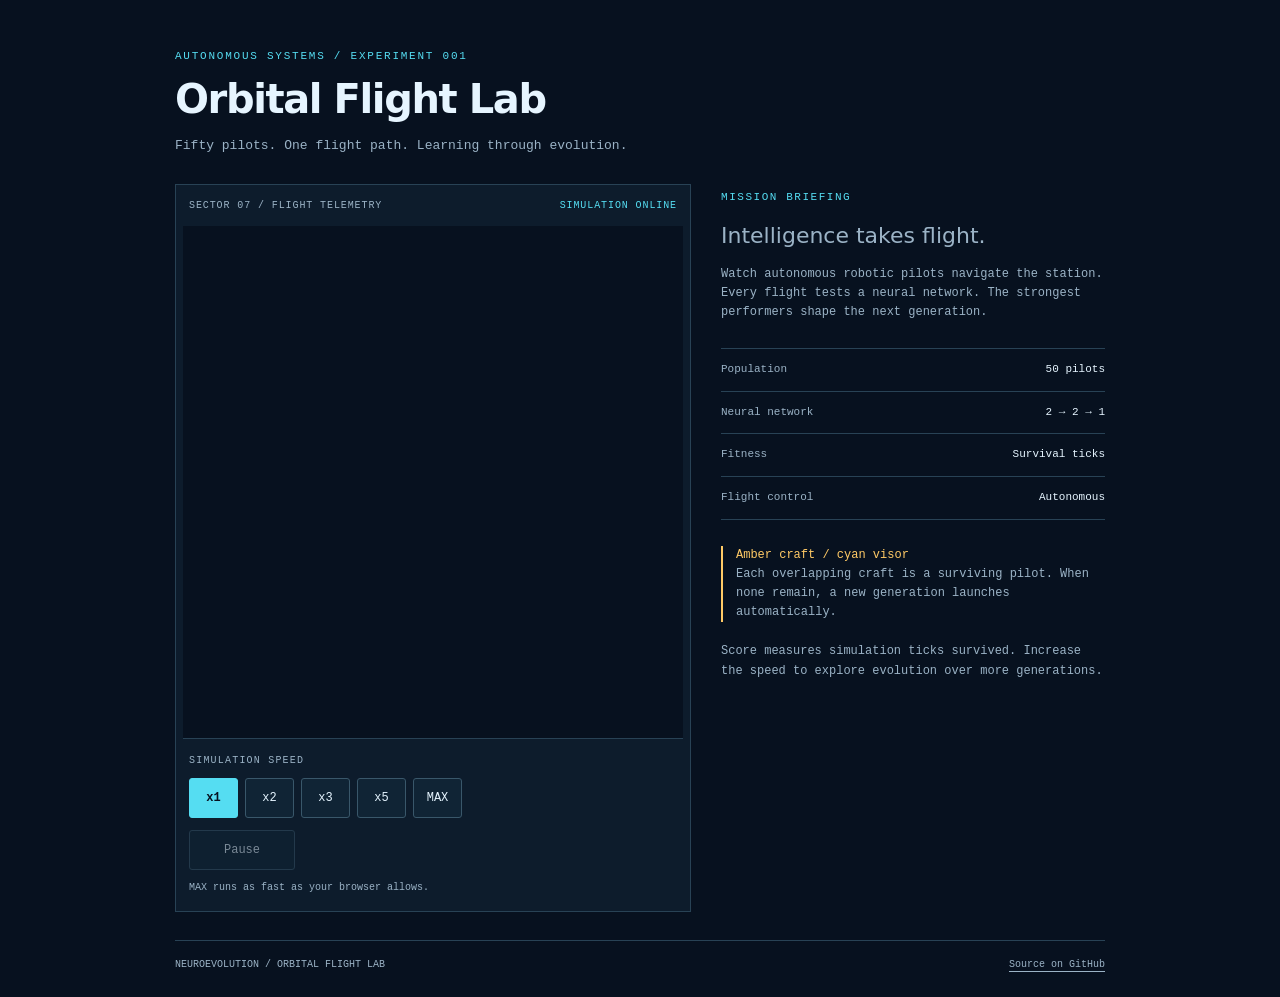
==== commit 2d80e0c3: "Combine FLAP-15 Pause/Resume and FLAP-16 Orbital Flight Lab Publish the verified local workshop/comb" ====
--- a/index.html
+++ b/index.html
@@ -3,40 +3,98 @@
 <head>
 	<meta charset="utf-8">
 	<meta name="viewport" content="width=device-width, initial-scale=1">
-	<title>Orbital Learning — Flappy Neuroevolution</title>
-	<link rel="stylesheet" href="style.css">
+	<meta name="theme-color" content="#07111F">
+	<title>Orbital Flight Lab · Neuroevolution</title>
+	<link rel="icon" href="data:,">
+	<style>
+		:root { color-scheme: dark; --navy: #07111F; --panel: #0D1C2C; --line: #284255; --text: #E6F5FF; --muted: #9BB3C6; --cyan: #55DDF2; --amber: #FFCA66; }
+		* { box-sizing: border-box; }
+		body { margin: 0; background: var(--navy); color: var(--text); font-family: ui-monospace, SFMono-Regular, Consolas, monospace; line-height: 1.6; }
+		main { width: min(100% - 48px, 930px); margin: 48px auto 24px; }
+		.eyebrow { color: var(--cyan); font-size: 11px; letter-spacing: .16em; text-transform: uppercase; margin: 0 0 10px; }
+		h1 { font-family: system-ui, sans-serif; font-size: clamp(27px, 5vw, 40px); line-height: 1.15; letter-spacing: -.035em; margin: 0; font-weight: 650; }
+		.subtitle { color: var(--muted); font-size: 13px; margin: 14px 0 28px; }
+		.workspace { display: grid; grid-template-columns: minmax(0, 516px) minmax(210px, 1fr); gap: 30px; align-items: start; }
+		.console { background: var(--panel); border: 1px solid var(--line); padding: 7px; min-width: 0; }
+		.console-bar { display: flex; justify-content: space-between; gap: 8px; padding: 6px 6px 12px; font-size: 10px; letter-spacing: .09em; color: var(--muted); }
+		.status { color: var(--cyan); }
+		canvas { display: block; width: 100%; height: auto; aspect-ratio: 500 / 512; background: var(--navy); image-rendering: pixelated; }
+		.controls { border-top: 1px solid var(--line); padding: 14px 6px 8px; }
+		.controls-label { display: block; font-size: 10px; color: var(--muted); letter-spacing: .12em; text-transform: uppercase; margin-bottom: 9px; }
+		.speed-buttons { display: flex; flex-wrap: wrap; gap: 7px; }
+		button { font: inherit; font-size: 12px; min-width: 49px; min-height: 40px; padding: 8px 12px; border: 1px solid #39576A; border-radius: 3px; color: var(--text); background: #102435; cursor: pointer; }
+		button:hover { border-color: var(--cyan); background: #193749; }
+		button[aria-pressed="true"] { color: var(--navy); background: var(--cyan); border-color: var(--cyan); font-weight: 700; }
+		button:focus-visible, a:focus-visible { outline: 3px solid var(--amber); outline-offset: 4px; }
+		#pause-resume { margin-top: 12px; min-width: 106px; }
+		button:disabled { opacity: .5; cursor: wait; }
+		.control-note { font-size: 10px; color: var(--muted); margin: 10px 0 0; }
+		aside { padding-top: 5px; }
+		h2 { font-size: 11px; font-weight: 500; letter-spacing: .14em; text-transform: uppercase; color: var(--cyan); margin: 0 0 14px; }
+		.mission { font-family: system-ui, sans-serif; font-size: 22px; line-height: 1.35; margin: 0 0 14px; }
+		aside p { color: var(--muted); font-size: 12px; margin: 0 0 20px; }
+		.specs { margin: 26px 0; border-top: 1px solid var(--line); }
+		.specs div { display: flex; justify-content: space-between; gap: 12px; border-bottom: 1px solid var(--line); padding: 12px 0; font-size: 11px; }
+		dt { color: var(--muted); } dd { margin: 0; color: var(--text); }
+		.legend { border-left: 2px solid var(--amber); padding-left: 13px; }
+		.legend strong { color: var(--amber); font-weight: 500; }
+		footer { margin-top: 28px; padding-top: 16px; border-top: 1px solid var(--line); display: flex; justify-content: space-between; gap: 12px; font-size: 10px; color: var(--muted); }
+		a { color: var(--muted); text-underline-offset: 4px; }
+		a:hover { color: var(--cyan); }
+		@media (max-width: 720px) { main { width: min(100% - 24px, 516px); margin-top: 26px; } .workspace { grid-template-columns: minmax(0, 1fr); gap: 26px; } .subtitle { margin-bottom: 20px; } footer { flex-wrap: wrap; } }
+	</style>
 </head>
 <body>
-	<main class="cockpit">
-		<header class="mission-header">
-			<p class="eyebrow">Autonomous flight lab / 01</p>
-			<h1>Orbital Learning</h1>
-			<p class="subtitle">50 pilots. One evolving flight path.</p>
+	<main>
+		<header>
+			<p class="eyebrow">Autonomous systems / Experiment 001</p>
+			<h1>Orbital Flight Lab</h1>
+			<p class="subtitle">Fifty pilots. One flight path. Learning through evolution.</p>
 		</header>
-		<section class="flight-deck" aria-label="Live training simulation">
-			<dl class="telemetry" aria-label="Training statistics">
-				<div><dt>Score</dt><dd id="score">0</dd></div>
-				<div><dt>Best score</dt><dd id="max-score">0</dd></div>
-				<div><dt>Generation</dt><dd id="generation">0</dd></div>
-				<div><dt>Alive</dt><dd><span id="alive">50</span><span class="population"> / <span id="population">50</span></span></dd></div>
-			</dl>
-			<div class="viewport"><canvas id="flappy" width="500" height="512" role="img" aria-label="Robotic birds learn to fly through orbital gates. Current training statistics appear above.">Your browser needs Canvas support to display the simulation.</canvas></div>
-			<div class="control-panel">
-				<p class="control-label" id="speed-label">Simulation speed</p>
-				<div class="controls" role="group" aria-labelledby="speed-label">
-					<button type="button" data-speed="60" aria-pressed="true" onclick="speed(60)">x1</button>
-					<button type="button" data-speed="120" aria-pressed="false" onclick="speed(120)">x2</button>
-					<button type="button" data-speed="180" aria-pressed="false" onclick="speed(180)">x3</button>
-					<button type="button" data-speed="300" aria-pressed="false" onclick="speed(300)">x5</button>
-					<button type="button" data-speed="0" aria-pressed="false" onclick="speed(0)">MAX</button>
+		<div class="workspace">
+			<section class="console" aria-label="Flight simulation">
+				<div class="console-bar"><span>SECTOR 07 / FLIGHT TELEMETRY</span><span class="status" id="simulation-status" role="status">SIMULATION ONLINE</span></div>
+				<canvas id="flappy" width="500" height="512" role="img" aria-label="Live autonomous flight simulation. Canvas telemetry shows score, best score, generation and surviving pilots.">Your browser needs canvas support to display this flight simulation.</canvas>
+				<div class="controls">
+					<span class="controls-label" id="speed-label">Simulation speed</span>
+					<div class="speed-buttons" role="group" aria-labelledby="speed-label">
+						<button type="button" data-fps="60" aria-pressed="true">x1</button>
+						<button type="button" data-fps="120" aria-pressed="false">x2</button>
+						<button type="button" data-fps="180" aria-pressed="false">x3</button>
+						<button type="button" data-fps="300" aria-pressed="false">x5</button>
+						<button type="button" data-fps="0" aria-pressed="false">MAX</button>
+					</div>
+					<button id="pause-resume" type="button" disabled aria-describedby="simulation-status">Pause</button>
+					<p class="control-note">MAX runs as fast as your browser allows.</p>
 				</div>
-				<div class="playback-controls"><button type="button" id="pause-toggle" disabled>Pause</button></div>
-				<p class="hint">Watch the flock adapt. Score measures survival time.</p>
-			</div>
-		</section>
-		<footer><span>Neuroevolution in orbit</span><a href="https://github.com/xviniette/FlappyLearning">GitHub Repository <span aria-hidden="true">↗</span></a></footer>
+			</section>
+			<aside aria-label="Experiment briefing">
+				<h2>Mission briefing</h2>
+				<p class="mission">Intelligence takes flight.</p>
+				<p>Watch autonomous robotic pilots navigate the station. Every flight tests a neural network. The strongest performers shape the next generation.</p>
+				<dl class="specs">
+					<div><dt>Population</dt><dd>50 pilots</dd></div>
+					<div><dt>Neural network</dt><dd>2 → 2 → 1</dd></div>
+					<div><dt>Fitness</dt><dd>Survival ticks</dd></div>
+					<div><dt>Flight control</dt><dd>Autonomous</dd></div>
+				</dl>
+				<p class="legend"><strong>Amber craft / cyan visor</strong><br>Each overlapping craft is a surviving pilot. When none remain, a new generation launches automatically.</p>
+				<p>Score measures simulation ticks survived. Increase the speed to explore evolution over more generations.</p>
+			</aside>
+		</div>
+		<footer><span>NEUROEVOLUTION / ORBITAL FLIGHT LAB</span><a href="https://github.com/xviniette/FlappyLearning">Source on GitHub</a></footer>
 	</main>
 	<script src="Neuroevolution.js"></script>
 	<script src="game.js"></script>
+	<script>
+		document.querySelectorAll('[data-fps]').forEach(function(button) {
+			button.addEventListener('click', function() {
+				speed(button.dataset.fps);
+				document.querySelectorAll('[data-fps]').forEach(function(option) {
+					option.setAttribute('aria-pressed', String(option === button));
+				});
+			});
+		});
+	</script>
 </body>
 </html>
